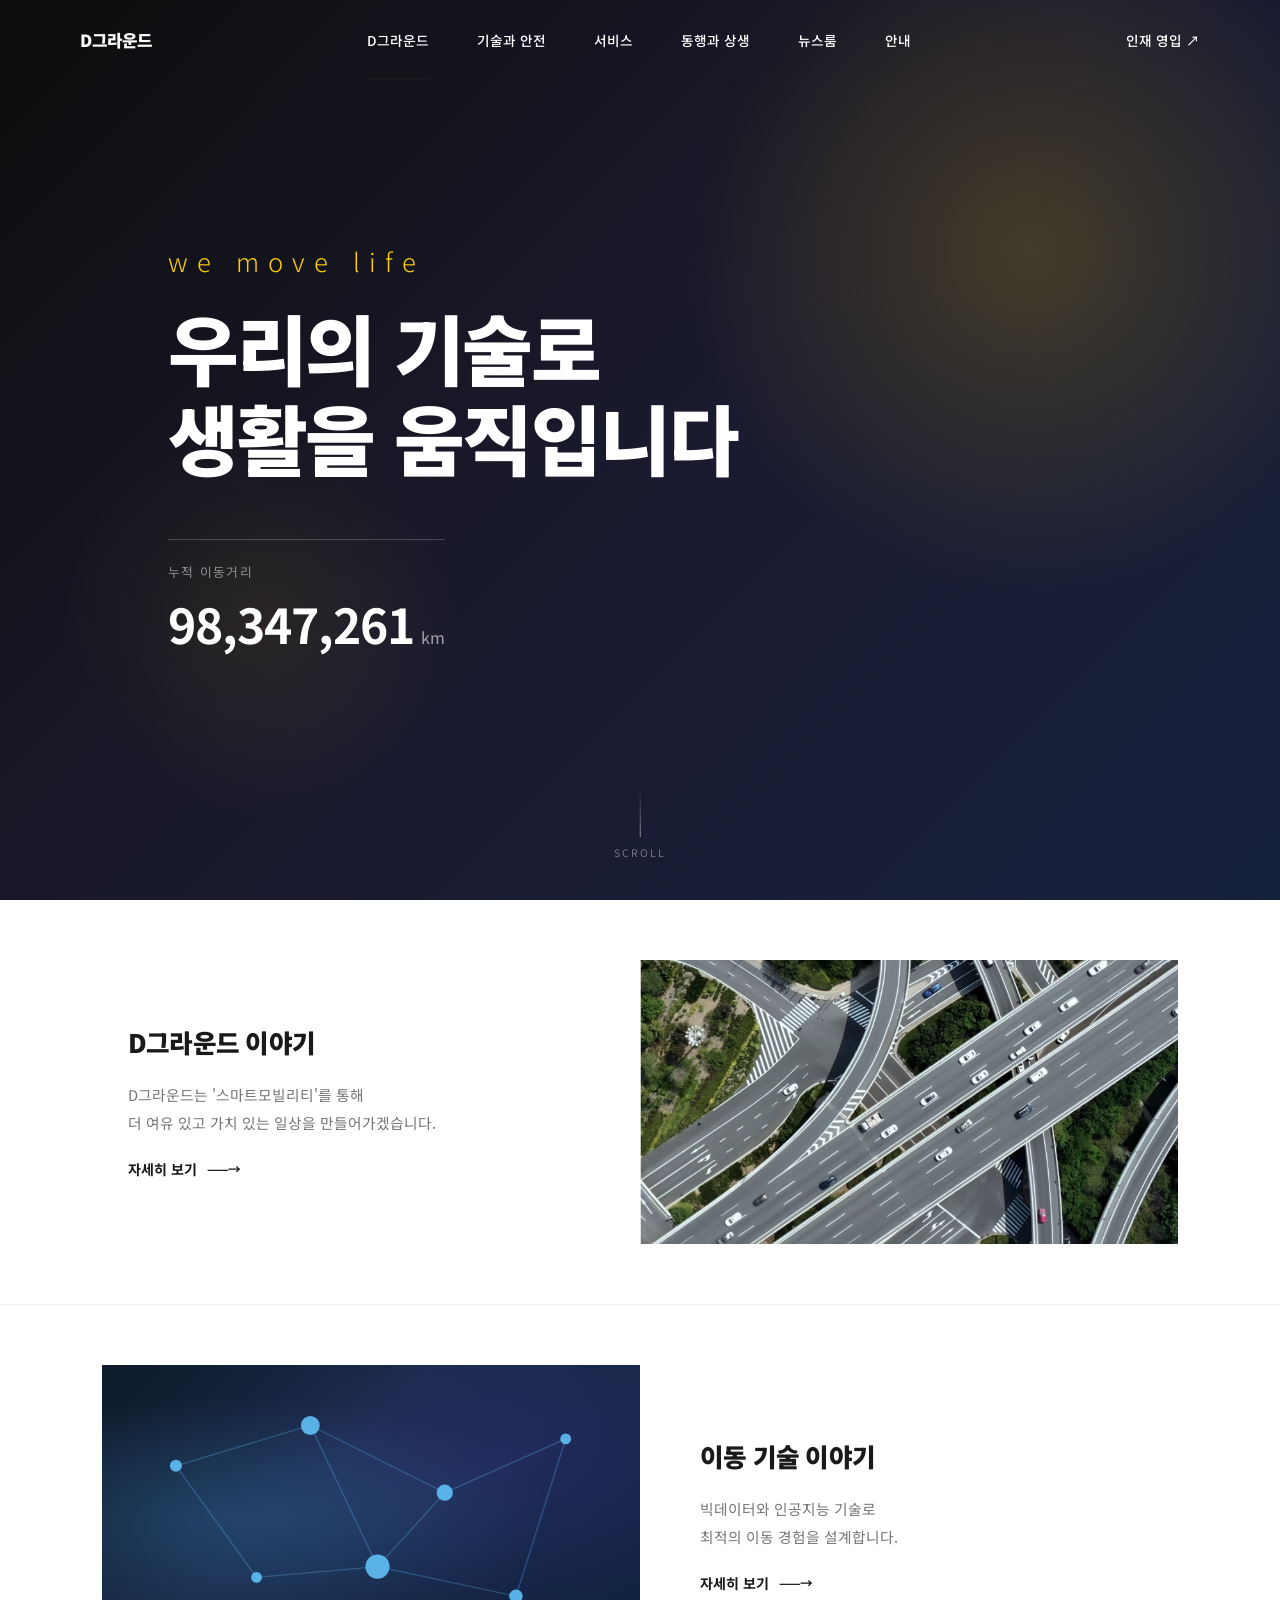
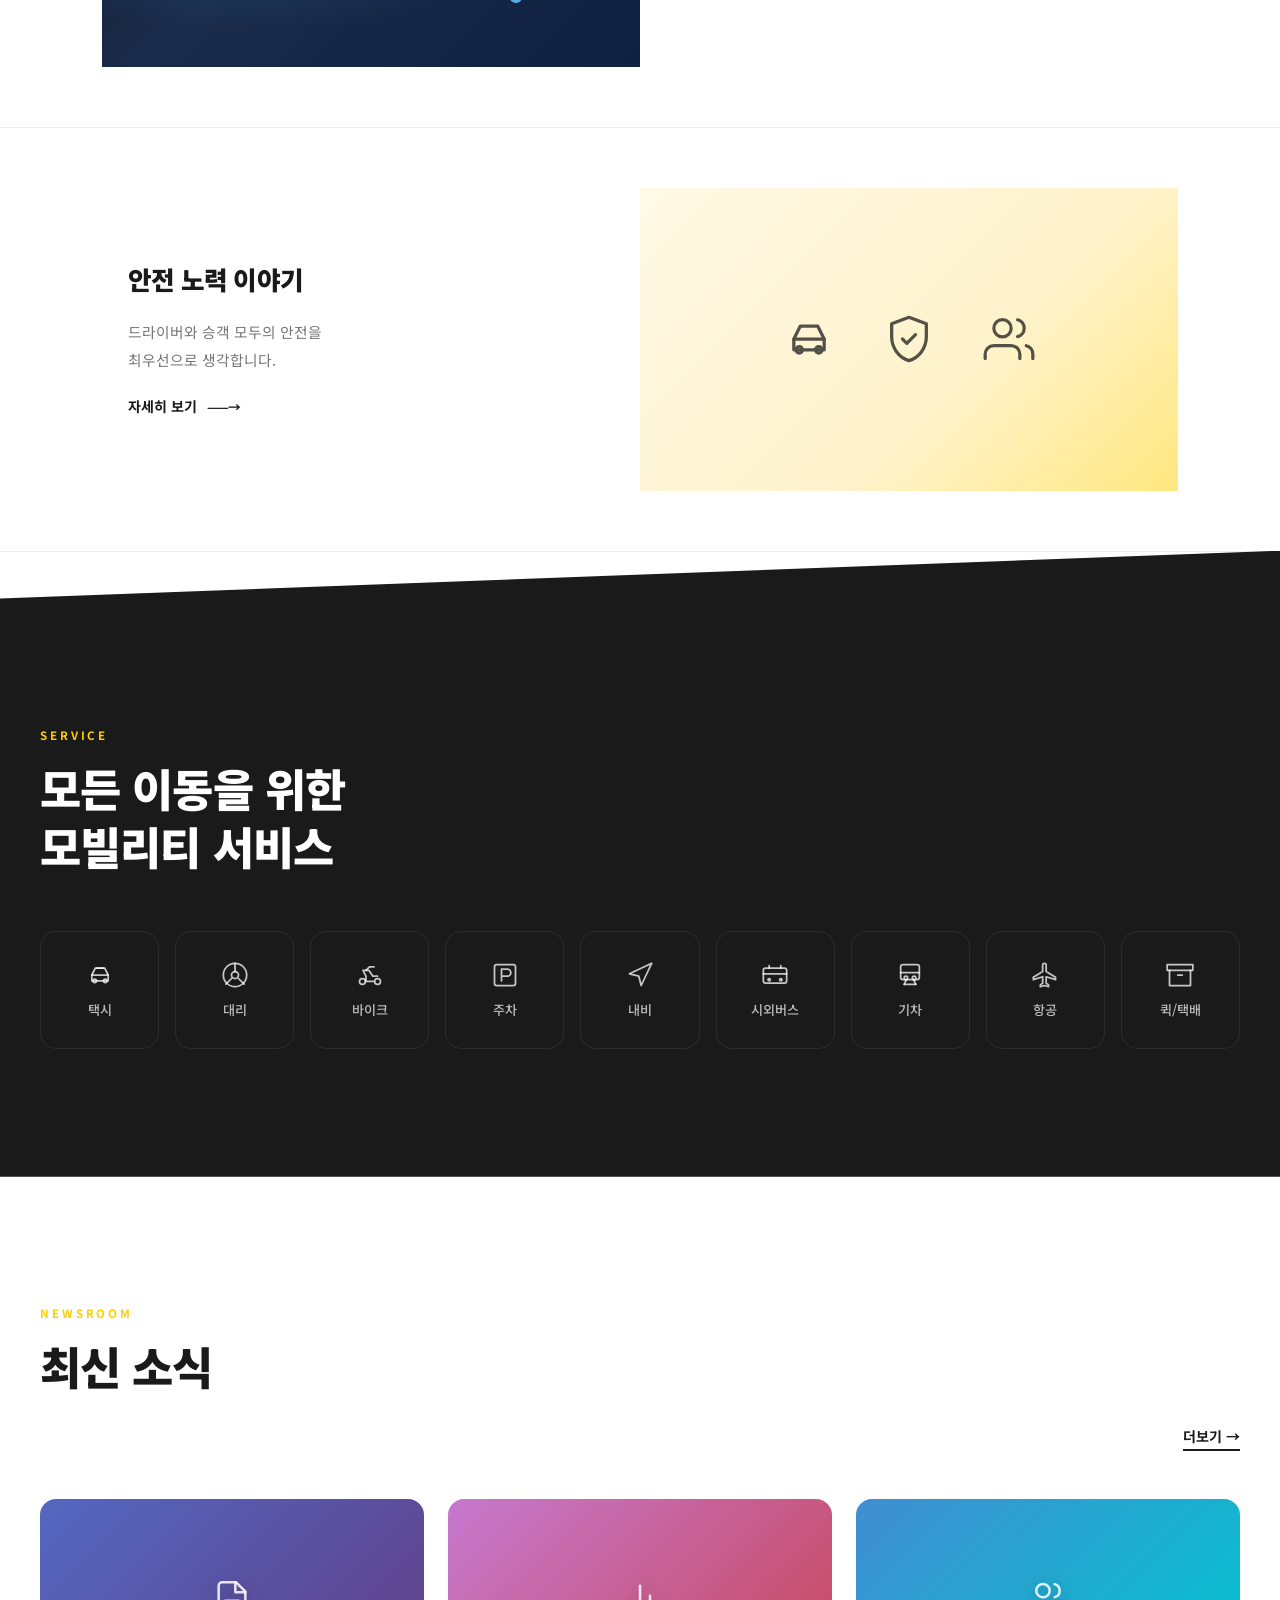
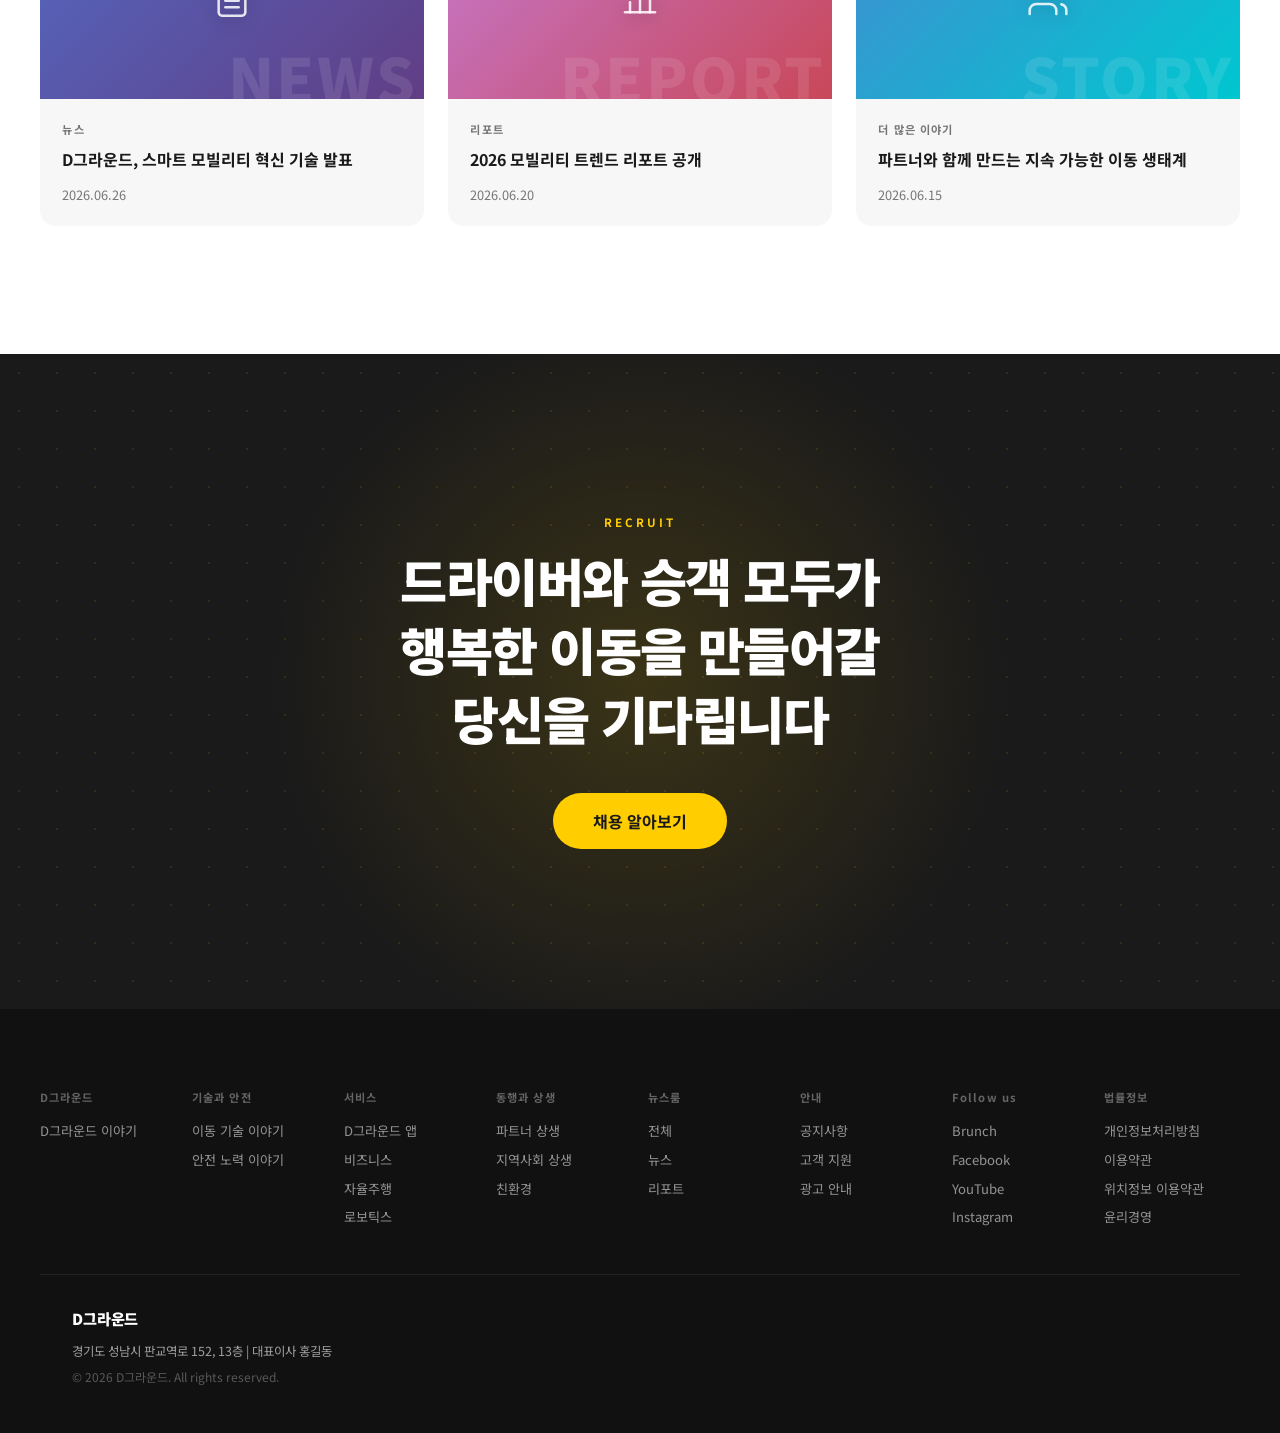
==== website/index.html @ 7d3cd1ea "Add rock-paper-scissors game (가위바위보) - 1세트 3라운드 시스템 - 블루아카이브 캐릭터 vs AI 로봇 캐릭터 - 승리/패배 애니메이션 효과 (트로피," ====
<!DOCTYPE html>
<html lang="ko">
<head>
  <meta charset="UTF-8">
  <meta name="viewport" content="width=device-width, initial-scale=1.0">
  <title>D그라운드</title>
  <link rel="stylesheet" href="style.css">
</head>
<body>

  <!-- GNB -->
  <header class="gnb" id="gnb">
    <div class="gnb-inner">
      <a href="#" class="gnb-logo">D그라운드</a>
      <nav class="gnb-nav">
        <a href="#hero"     class="gnb-nav__item" data-section="hero">D그라운드</a>
        <a href="#stories"  class="gnb-nav__item" data-section="stories">기술과 안전</a>
        <a href="#services" class="gnb-nav__item" data-section="services">서비스</a>
        <a href="#"         class="gnb-nav__item">동행과 상생</a>
        <a href="#newsroom" class="gnb-nav__item" data-section="newsroom">뉴스룸</a>
        <a href="#"         class="gnb-nav__item">안내</a>
      </nav>
      <a href="#recruit" class="gnb-recruit">인재 영입 ↗</a>
      <button class="gnb-hamburger" id="hamburger" aria-label="메뉴 열기">
        <span></span><span></span><span></span>
      </button>
    </div>
  </header>

  <!-- 모바일 메뉴 -->
  <div class="gnb-mobile-menu" id="mobileMenu">
    <nav class="mobile-nav">
      <a href="#hero"     class="mobile-nav__item">D그라운드</a>
      <a href="#stories"  class="mobile-nav__item">기술과 안전</a>
      <a href="#services" class="mobile-nav__item">서비스</a>
      <a href="#"         class="mobile-nav__item">동행과 상생</a>
      <a href="#newsroom" class="mobile-nav__item">뉴스룸</a>
      <a href="#"         class="mobile-nav__item">안내</a>
      <a href="#recruit"  class="mobile-nav__item mobile-nav__recruit">인재 영입 ↗</a>
    </nav>
  </div>

  <main>

    <!-- 히어로 -->
    <section class="hero" id="hero">
      <div class="hero-bg"></div>
      <div class="hero-content">
        <p class="hero-eyebrow">we move life</p>
        <h1 class="hero-title">우리의 기술로<br>생활을 움직입니다</h1>
        <div class="odometer">
          <p class="odometer-label">누적 이동거리</p>
          <div class="odometer-value">
            <span id="counter">0</span>
            <span class="odometer-unit">km</span>
          </div>
        </div>
      </div>
      <div class="hero-scroll">
        <span class="scroll-line"></span>
        <span class="scroll-text">SCROLL</span>
      </div>
    </section>

    <!-- 3가지 이야기 -->
    <section class="stories" id="stories">

      <!-- 1번: 텍스트 좌 / 이미지 우 -->
      <article class="story-row fade-up">
        <div class="story-row__text">
          <h2 class="story-row__title">D그라운드 이야기</h2>
          <p class="story-row__desc">D그라운드는 '스마트모빌리티'를 통해<br>더 여유 있고 가치 있는 일상을 만들어가겠습니다.</p>
          <a href="#" class="story-link">자세히 보기 <span class="arrow">——→</span></a>
        </div>
        <div class="story-row__img">
          <img src="image/카카오모빌리티_2_1.jpg" alt="D그라운드 이야기">
        </div>
      </article>

      <!-- 2번: 이미지 좌 / 텍스트 우 -->
      <article class="story-row story-row--reverse fade-up">
        <div class="story-row__text">
          <h2 class="story-row__title">이동 기술 이야기</h2>
          <p class="story-row__desc">빅데이터와 인공지능 기술로<br>최적의 이동 경험을 설계합니다.</p>
          <a href="#" class="story-link">자세히 보기 <span class="arrow">——→</span></a>
        </div>
        <div class="story-row__img">
          <div class="story-img-box story-img-box--2">
            <svg class="data-viz" viewBox="0 0 400 225" xmlns="http://www.w3.org/2000/svg">
              <line class="dv-line" x1="55" y1="75" x2="155" y2="45"/>
              <line class="dv-line" x1="155" y1="45" x2="255" y2="95"/>
              <line class="dv-line" x1="255" y1="95" x2="345" y2="55"/>
              <line class="dv-line" x1="55" y1="75" x2="115" y2="158"/>
              <line class="dv-line" x1="155" y1="45" x2="205" y2="150"/>
              <line class="dv-line" x1="255" y1="95" x2="205" y2="150"/>
              <line class="dv-line" x1="205" y1="150" x2="308" y2="172"/>
              <line class="dv-line" x1="115" y1="158" x2="205" y2="150"/>
              <line class="dv-line" x1="345" y1="55" x2="308" y2="172"/>
              <circle class="dv-node" cx="55"  cy="75"  r="4.5" style="animation-delay:0s"/>
              <circle class="dv-node" cx="155" cy="45"  r="7"   style="animation-delay:0.35s"/>
              <circle class="dv-node" cx="255" cy="95"  r="6"   style="animation-delay:0.7s"/>
              <circle class="dv-node" cx="345" cy="55"  r="4"   style="animation-delay:1.05s"/>
              <circle class="dv-node" cx="115" cy="158" r="4"   style="animation-delay:1.4s"/>
              <circle class="dv-node" cx="205" cy="150" r="9"   style="animation-delay:0.2s"/>
              <circle class="dv-node" cx="308" cy="172" r="5"   style="animation-delay:0.85s"/>
            </svg>
          </div>
        </div>
      </article>

      <!-- 3번: 텍스트 좌 / 이미지 우 -->
      <article class="story-row fade-up">
        <div class="story-row__text">
          <h2 class="story-row__title">안전 노력 이야기</h2>
          <p class="story-row__desc">드라이버와 승객 모두의 안전을<br>최우선으로 생각합니다.</p>
          <a href="#" class="story-link">자세히 보기 <span class="arrow">——→</span></a>
        </div>
        <div class="story-row__img">
          <div class="story-img-box story-img-box--3">
            <!-- 자동차 -->
            <svg width="52" height="52" viewBox="0 0 24 24" fill="none" stroke="#1A1A1A" stroke-width="1.5" stroke-linecap="round" stroke-linejoin="round">
              <path d="M19 17H5v-5l3-6h8l3 6v5z"/>
              <circle cx="7.5" cy="17" r="1.5"/>
              <circle cx="16.5" cy="17" r="1.5"/>
              <path d="M5 12h14"/>
            </svg>
            <!-- 방패 체크 (안전) -->
            <svg width="52" height="52" viewBox="0 0 24 24" fill="none" stroke="#1A1A1A" stroke-width="1.5" stroke-linecap="round" stroke-linejoin="round">
              <path d="M12 2L4 5v6c0 5.25 3.5 9.74 8 11 4.5-1.26 8-5.75 8-11V5z"/>
              <polyline points="9 12 11 14 15 10"/>
            </svg>
            <!-- 사람들 (상생) -->
            <svg width="52" height="52" viewBox="0 0 24 24" fill="none" stroke="#1A1A1A" stroke-width="1.5" stroke-linecap="round" stroke-linejoin="round">
              <path d="M17 21v-2a4 4 0 0 0-4-4H5a4 4 0 0 0-4 4v2"/>
              <circle cx="9" cy="7" r="4"/>
              <path d="M23 21v-2a4 4 0 0 0-3-3.87"/>
              <path d="M16 3.13a4 4 0 0 1 0 7.75"/>
            </svg>
          </div>
        </div>
      </article>

    </section>

    <!-- 서비스 -->
    <section class="services" id="services">
      <div class="services-inner">
        <p class="section-eyebrow fade-up">SERVICE</p>
        <h2 class="section-title fade-up">모든 이동을 위한<br>모빌리티 서비스</h2>
        <div class="service-grid">

          <div class="service-item fade-up">
            <div class="service-icon">
              <svg width="28" height="28" viewBox="0 0 24 24" fill="none" stroke="currentColor" stroke-width="1.5" stroke-linecap="round" stroke-linejoin="round">
                <path d="M19 17H5v-5l3-6h8l3 6v5z"/>
                <circle cx="7.5" cy="17" r="1.5"/>
                <circle cx="16.5" cy="17" r="1.5"/>
                <path d="M5 12h14"/>
                <path d="M9 6h6"/>
              </svg>
            </div>
            <span>택시</span>
          </div>

          <div class="service-item fade-up">
            <div class="service-icon">
              <svg width="28" height="28" viewBox="0 0 24 24" fill="none" stroke="currentColor" stroke-width="1.5" stroke-linecap="round" stroke-linejoin="round">
                <circle cx="12" cy="12" r="10"/>
                <circle cx="12" cy="12" r="3"/>
                <line x1="12" y1="2" x2="12" y2="9"/>
                <line x1="4.22" y1="19.78" x2="9" y2="15"/>
                <line x1="19.78" y1="19.78" x2="15" y2="15"/>
              </svg>
            </div>
            <span>대리</span>
          </div>

          <div class="service-item fade-up">
            <div class="service-icon">
              <svg width="28" height="28" viewBox="0 0 24 24" fill="none" stroke="currentColor" stroke-width="1.5" stroke-linecap="round" stroke-linejoin="round">
                <circle cx="5.5" cy="17.5" r="2.5"/>
                <circle cx="18.5" cy="17.5" r="2.5"/>
                <path d="M15 17.5H8.5V13L6 8h5l3.5 5h4"/>
                <path d="M8.5 8l3-3h4"/>
              </svg>
            </div>
            <span>바이크</span>
          </div>

          <div class="service-item fade-up">
            <div class="service-icon">
              <svg width="28" height="28" viewBox="0 0 24 24" fill="none" stroke="currentColor" stroke-width="1.5" stroke-linecap="round" stroke-linejoin="round">
                <rect x="3" y="3" width="18" height="18" rx="2"/>
                <path d="M9 17V7h5a3 3 0 0 1 0 6H9"/>
              </svg>
            </div>
            <span>주차</span>
          </div>

          <div class="service-item fade-up">
            <div class="service-icon">
              <svg width="28" height="28" viewBox="0 0 24 24" fill="none" stroke="currentColor" stroke-width="1.5" stroke-linecap="round" stroke-linejoin="round">
                <polygon points="3 11 22 2 13 21 11 13 3 11"/>
              </svg>
            </div>
            <span>내비</span>
          </div>

          <div class="service-item fade-up">
            <div class="service-icon">
              <svg width="28" height="28" viewBox="0 0 24 24" fill="none" stroke="currentColor" stroke-width="1.5" stroke-linecap="round" stroke-linejoin="round">
                <rect x="2" y="6" width="20" height="13" rx="2"/>
                <line x1="2" y1="11" x2="22" y2="11"/>
                <path d="M7 6V4M17 6V4"/>
                <circle cx="7" cy="16" r="1"/>
                <circle cx="17" cy="16" r="1"/>
              </svg>
            </div>
            <span>시외버스</span>
          </div>

          <div class="service-item fade-up">
            <div class="service-icon">
              <svg width="28" height="28" viewBox="0 0 24 24" fill="none" stroke="currentColor" stroke-width="1.5" stroke-linecap="round" stroke-linejoin="round">
                <rect x="4" y="3" width="16" height="13" rx="2"/>
                <line x1="4" y1="10" x2="20" y2="10"/>
                <circle cx="8.5" cy="14.5" r="1.5"/>
                <circle cx="15.5" cy="14.5" r="1.5"/>
                <path d="M7 20l2-4M17 20l-2-4"/>
                <line x1="7" y1="20" x2="17" y2="20"/>
              </svg>
            </div>
            <span>기차</span>
          </div>

          <div class="service-item fade-up">
            <div class="service-icon">
              <svg width="28" height="28" viewBox="0 0 24 24" fill="none" stroke="currentColor" stroke-width="1.5" stroke-linecap="round" stroke-linejoin="round">
                <path d="M21 16v-2l-8-5V3.5a1.5 1.5 0 0 0-3 0V9l-8 5v2l8-2.5V19l-2 1.5V22l3.5-1 3.5 1v-1.5L13 19v-5.5z"/>
              </svg>
            </div>
            <span>항공</span>
          </div>

          <div class="service-item fade-up">
            <div class="service-icon">
              <svg width="28" height="28" viewBox="0 0 24 24" fill="none" stroke="currentColor" stroke-width="1.5" stroke-linecap="round" stroke-linejoin="round">
                <polyline points="21 8 21 21 3 21 3 8"/>
                <rect x="1" y="3" width="22" height="5"/>
                <line x1="10" y1="12" x2="14" y2="12"/>
              </svg>
            </div>
            <span>퀵/택배</span>
          </div>

        </div>
      </div>
    </section>

    <!-- 뉴스룸 -->
    <section class="newsroom" id="newsroom">
      <div class="newsroom-inner">
        <div class="newsroom-header">
          <div>
            <p class="section-eyebrow fade-up">NEWSROOM</p>
            <h2 class="section-title fade-up">최신 소식</h2>
          </div>
          <a href="#" class="more-link">더보기 →</a>
        </div>
        <div class="news-grid">
          <article class="news-card fade-up">
            <div class="news-thumb news-thumb--1">
              <div class="news-thumb-overlay">
                <span class="news-thumb-bg-text">NEWS</span>
                <svg width="40" height="40" viewBox="0 0 24 24" fill="none" stroke="rgba(255,255,255,0.85)" stroke-width="1.5" stroke-linecap="round" stroke-linejoin="round">
                  <path d="M14.5 2H6a2 2 0 0 0-2 2v16a2 2 0 0 0 2 2h12a2 2 0 0 0 2-2V7.5L14.5 2z"/>
                  <polyline points="14 2 14 8 20 8"/>
                  <line x1="16" y1="13" x2="8" y2="13"/>
                  <line x1="16" y1="17" x2="8" y2="17"/>
                </svg>
              </div>
            </div>
            <div class="news-body">
              <span class="news-tag">뉴스</span>
              <h3 class="news-title">D그라운드, 스마트 모빌리티 혁신 기술 발표</h3>
              <p class="news-date">2026.06.26</p>
            </div>
          </article>
          <article class="news-card fade-up">
            <div class="news-thumb news-thumb--2">
              <div class="news-thumb-overlay">
                <span class="news-thumb-bg-text">REPORT</span>
                <svg width="40" height="40" viewBox="0 0 24 24" fill="none" stroke="rgba(255,255,255,0.85)" stroke-width="1.5" stroke-linecap="round" stroke-linejoin="round">
                  <line x1="18" y1="20" x2="18" y2="10"/>
                  <line x1="12" y1="20" x2="12" y2="4"/>
                  <line x1="6" y1="20" x2="6" y2="14"/>
                  <line x1="3" y1="20" x2="21" y2="20"/>
                </svg>
              </div>
            </div>
            <div class="news-body">
              <span class="news-tag">리포트</span>
              <h3 class="news-title">2026 모빌리티 트렌드 리포트 공개</h3>
              <p class="news-date">2026.06.20</p>
            </div>
          </article>
          <article class="news-card fade-up">
            <div class="news-thumb news-thumb--3">
              <div class="news-thumb-overlay">
                <span class="news-thumb-bg-text">STORY</span>
                <svg width="40" height="40" viewBox="0 0 24 24" fill="none" stroke="rgba(255,255,255,0.85)" stroke-width="1.5" stroke-linecap="round" stroke-linejoin="round">
                  <path d="M17 21v-2a4 4 0 0 0-4-4H5a4 4 0 0 0-4 4v2"/>
                  <circle cx="9" cy="7" r="4"/>
                  <path d="M23 21v-2a4 4 0 0 0-3-3.87"/>
                  <path d="M16 3.13a4 4 0 0 1 0 7.75"/>
                </svg>
              </div>
            </div>
            <div class="news-body">
              <span class="news-tag">더 많은 이야기</span>
              <h3 class="news-title">파트너와 함께 만드는 지속 가능한 이동 생태계</h3>
              <p class="news-date">2026.06.15</p>
            </div>
          </article>
        </div>
      </div>
    </section>

    <!-- 채용 -->
    <section class="recruit" id="recruit">
      <div class="recruit-inner fade-up">
        <p class="section-eyebrow" style="color:#FFCD00">RECRUIT</p>
        <h2 class="recruit-title">드라이버와 승객 모두가<br>행복한 이동을 만들어갈<br>당신을 기다립니다</h2>
        <a href="#" class="btn-recruit">채용 알아보기</a>
      </div>
    </section>

  </main>

  <!-- 푸터 -->
  <footer class="footer">
    <div class="footer-top">
      <div class="footer-menus">
        <div class="footer-col">
          <p class="footer-col-title">D그라운드</p>
          <a href="#">D그라운드 이야기</a>
        </div>
        <div class="footer-col">
          <p class="footer-col-title">기술과 안전</p>
          <a href="#">이동 기술 이야기</a>
          <a href="#">안전 노력 이야기</a>
        </div>
        <div class="footer-col">
          <p class="footer-col-title">서비스</p>
          <a href="#">D그라운드 앱</a>
          <a href="#">비즈니스</a>
          <a href="#">자율주행</a>
          <a href="#">로보틱스</a>
        </div>
        <div class="footer-col">
          <p class="footer-col-title">동행과 상생</p>
          <a href="#">파트너 상생</a>
          <a href="#">지역사회 상생</a>
          <a href="#">친환경</a>
        </div>
        <div class="footer-col">
          <p class="footer-col-title">뉴스룸</p>
          <a href="#">전체</a>
          <a href="#">뉴스</a>
          <a href="#">리포트</a>
        </div>
        <div class="footer-col">
          <p class="footer-col-title">안내</p>
          <a href="#">공지사항</a>
          <a href="#">고객 지원</a>
          <a href="#">광고 안내</a>
        </div>
        <div class="footer-col">
          <p class="footer-col-title">Follow us</p>
          <a href="#">Brunch</a>
          <a href="#">Facebook</a>
          <a href="#">YouTube</a>
          <a href="#">Instagram</a>
        </div>
        <div class="footer-col">
          <p class="footer-col-title">법률정보</p>
          <a href="#">개인정보처리방침</a>
          <a href="#">이용약관</a>
          <a href="#">위치정보 이용약관</a>
          <a href="#">윤리경영</a>
        </div>
      </div>
    </div>
    <div class="footer-bottom">
      <p class="footer-logo">D그라운드</p>
      <p class="footer-addr">경기도 성남시 판교역로 152, 13층 | 대표이사 홍길동</p>
      <p class="footer-copy">© 2026 D그라운드. All rights reserved.</p>
    </div>
  </footer>

  <script>
    const gnb       = document.getElementById('gnb');
    const hamburger = document.getElementById('hamburger');
    const mobileMenu = document.getElementById('mobileMenu');

    // GNB 스크롤 배경 전환
    window.addEventListener('scroll', () => {
      gnb.classList.toggle('scrolled', window.scrollY > 10);
    });

    // 햄버거 메뉴 토글
    hamburger.addEventListener('click', () => {
      hamburger.classList.toggle('open');
      mobileMenu.classList.toggle('open');
    });

    // 모바일 메뉴 링크 클릭 시 닫기
    mobileMenu.querySelectorAll('a').forEach(link => {
      link.addEventListener('click', () => {
        hamburger.classList.remove('open');
        mobileMenu.classList.remove('open');
      });
    });

    // 누적 이동거리 카운터 — 히어로 섹션 진입 후 700ms 딜레이
    const target = 98347261;
    const el = document.getElementById('counter');
    el.textContent = (target - 500000).toLocaleString('ko-KR');

    setTimeout(() => {
      let current = target - 500000;
      const step = Math.ceil(500000 / 80);
      const timer = setInterval(() => {
        current = Math.min(current + step, target);
        el.textContent = current.toLocaleString('ko-KR');
        if (current >= target) clearInterval(timer);
      }, 20);
    }, 700);

    // 스크롤 진입 fade-up 애니메이션
    document.querySelectorAll('.service-item.fade-up').forEach((el, i) => {
      el.style.transitionDelay = `${i * 0.05}s`;
    });
    document.querySelectorAll('.news-card.fade-up').forEach((el, i) => {
      el.style.transitionDelay = `${i * 0.1}s`;
    });

    const fadeObserver = new IntersectionObserver((entries) => {
      entries.forEach(entry => {
        if (entry.isIntersecting) {
          entry.target.classList.add('visible');
          fadeObserver.unobserve(entry.target);
        }
      });
    }, { threshold: 0.12 });

    document.querySelectorAll('.fade-up').forEach(el => fadeObserver.observe(el));

    // GNB 현재 섹션 하이라이트
    const navItems = document.querySelectorAll('.gnb-nav__item[data-section]');
    const sectionObserver = new IntersectionObserver((entries) => {
      entries.forEach(entry => {
        if (entry.isIntersecting) {
          navItems.forEach(item => {
            item.classList.toggle('active', item.dataset.section === entry.target.id);
          });
        }
      });
    }, { threshold: 0.4 });

    document.querySelectorAll('section[id]').forEach(s => sectionObserver.observe(s));
  </script>
</body>
</html>
---- website/style.css ----
@import url('https://fonts.googleapis.com/css2?family=Noto+Sans+KR:wght@300;400;500;700;900&display=swap');

:root {
  --yellow: #FFCD00;
  --black: #1A1A1A;
  --gray-dark: #333;
  --gray-mid: #767676;
  --gray-light: #F7F7F7;
  --white: #fff;
  --max-w: 1200px;
}

*, *::before, *::after { margin: 0; padding: 0; box-sizing: border-box; }
html { scroll-behavior: smooth; }

body {
  font-family: 'Noto Sans KR', 'Apple SD Gothic Neo', sans-serif;
  color: var(--black);
  background: var(--white);
  overflow-x: hidden;
}

a { text-decoration: none; color: inherit; }

/* ══ 스크롤 진입 애니메이션 ══════════════════════════ */
.fade-up {
  opacity: 0;
  transform: translateY(36px);
  transition: opacity 0.65s ease, transform 0.65s ease;
}

.fade-up.visible {
  opacity: 1;
  transform: translateY(0);
}

/* ══ GNB ══════════════════════════════════════════ */
.gnb {
  position: fixed;
  top: 0; left: 0; right: 0;
  z-index: 200;
  background: transparent;
  transition: background 0.3s, box-shadow 0.3s;
}

.gnb:hover {
  background: var(--white);
  box-shadow: 0 1px 0 rgba(0,0,0,0.08);
}

.gnb.scrolled {
  background: var(--white);
  box-shadow: 0 1px 0 rgba(0,0,0,0.08);
}

.gnb-inner {
  padding: 0 5rem;
  height: 80px;
  display: flex;
  align-items: center;
}

.gnb-logo {
  font-size: 1.05rem;
  font-weight: 900;
  color: var(--white);
  transition: color 0.3s;
  white-space: nowrap;
  flex: none;
}

.gnb:hover .gnb-logo,
.gnb.scrolled .gnb-logo { color: var(--black); }

.gnb-nav {
  flex: 1;
  display: flex;
  align-items: center;
  justify-content: center;
}

.gnb-nav__item {
  font-size: 0.85rem;
  font-weight: 500;
  color: var(--white);
  padding: 0 1.5rem;
  height: 80px;
  display: flex;
  align-items: center;
  transition: color 0.3s;
  white-space: nowrap;
  position: relative;
}

.gnb-nav__item::after {
  content: '';
  position: absolute;
  bottom: 0; left: 1.5rem; right: 1.5rem;
  height: 2px;
  background: var(--black);
  transform: scaleX(0);
  transition: transform 0.2s;
}

.gnb-nav__item:hover::after,
.gnb-nav__item.active::after { transform: scaleX(1); }

.gnb:hover .gnb-nav__item,
.gnb.scrolled .gnb-nav__item { color: var(--black); }

.gnb-nav__item:hover { color: var(--black) !important; }

.gnb-recruit {
  font-size: 0.85rem;
  font-weight: 500;
  color: var(--white);
  white-space: nowrap;
  flex: none;
  transition: color 0.3s;
}

.gnb:hover .gnb-recruit,
.gnb.scrolled .gnb-recruit { color: var(--black); }

/* 햄버거 버튼 */
.gnb-hamburger {
  display: none;
  flex-direction: column;
  justify-content: center;
  gap: 5px;
  background: none;
  border: none;
  cursor: pointer;
  padding: 4px;
  width: 36px;
  height: 36px;
  flex-shrink: 0;
  margin-left: auto;
}

.gnb-hamburger span {
  display: block;
  width: 22px;
  height: 2px;
  background: var(--white);
  border-radius: 2px;
  transition: transform 0.3s ease, opacity 0.3s ease, background 0.3s;
}

.gnb:hover .gnb-hamburger span,
.gnb.scrolled .gnb-hamburger span { background: var(--black); }

.gnb-hamburger.open span:nth-child(1) { transform: translateY(7px) rotate(45deg); }
.gnb-hamburger.open span:nth-child(2) { opacity: 0; transform: scaleX(0); }
.gnb-hamburger.open span:nth-child(3) { transform: translateY(-7px) rotate(-45deg); }

/* 모바일 드롭다운 메뉴 */
.gnb-mobile-menu {
  position: fixed;
  top: 80px;
  left: 0; right: 0;
  background: var(--white);
  z-index: 199;
  max-height: 0;
  overflow: hidden;
  transition: max-height 0.35s ease, box-shadow 0.35s;
}

.gnb-mobile-menu.open {
  max-height: 440px;
  box-shadow: 0 8px 24px rgba(0,0,0,0.1);
}

.mobile-nav {
  display: flex;
  flex-direction: column;
  padding: 1rem 1.5rem 1.5rem;
  border-top: 1px solid rgba(0,0,0,0.06);
}

.mobile-nav__item {
  font-size: 1rem;
  font-weight: 500;
  color: var(--black);
  padding: 0.85rem 0;
  border-bottom: 1px solid rgba(0,0,0,0.06);
  transition: color 0.15s;
}

.mobile-nav__item:last-child { border-bottom: none; }
.mobile-nav__item:hover { color: var(--yellow); }

.mobile-nav__recruit {
  margin-top: 0.5rem;
  font-weight: 700;
  color: var(--black);
}

/* ══ HERO ══════════════════════════════════════════ */
.hero {
  position: relative;
  height: 100vh;
  min-height: 640px;
  display: flex;
  align-items: center;
  overflow: hidden;
}

.hero-bg {
  position: absolute;
  inset: 0;
  background: linear-gradient(135deg, #0d0d0d 0%, #1a1a2e 50%, #16213e 100%);
  z-index: 0;
}

.hero-bg::before {
  content: '';
  position: absolute;
  width: 700px; height: 700px;
  border-radius: 50%;
  background: radial-gradient(circle, rgba(255,205,0,0.18) 0%, transparent 70%);
  top: -100px; right: -100px;
}

.hero-bg::after {
  content: '';
  position: absolute;
  width: 400px; height: 400px;
  border-radius: 50%;
  background: radial-gradient(circle, rgba(255,205,0,0.08) 0%, transparent 70%);
  bottom: 80px; left: 60px;
}

.hero-content {
  position: relative;
  z-index: 1;
  padding: 0 10vw;
  max-width: var(--max-w);
  margin: 0 auto;
  width: 100%;
}

.hero-eyebrow {
  font-size: clamp(1rem, 2.5vw, 1.6rem);
  font-weight: 300;
  letter-spacing: 0.35em;
  color: var(--yellow);
  margin-bottom: 1.4rem;
  text-transform: lowercase;
}

.hero-title {
  font-size: clamp(2.4rem, 6vw, 5rem);
  font-weight: 900;
  line-height: 1.18;
  color: var(--white);
  letter-spacing: -0.03em;
  margin-bottom: 3.5rem;
}

.odometer {
  display: inline-block;
  border-top: 1px solid rgba(255,255,255,0.2);
  padding-top: 1.4rem;
}

.odometer-label {
  font-size: 0.8rem;
  color: rgba(255,255,255,0.5);
  letter-spacing: 0.1em;
  margin-bottom: 0.4rem;
}

.odometer-value {
  display: flex;
  align-items: baseline;
  gap: 0.4rem;
}

#counter {
  font-size: clamp(1.8rem, 4vw, 3rem);
  font-weight: 700;
  color: var(--white);
  letter-spacing: -0.02em;
  font-variant-numeric: tabular-nums;
}

.odometer-unit {
  font-size: 1rem;
  color: rgba(255,255,255,0.6);
  font-weight: 400;
}

.hero-scroll {
  position: absolute;
  bottom: 2.5rem;
  left: 50%;
  transform: translateX(-50%);
  z-index: 1;
  display: flex;
  flex-direction: column;
  align-items: center;
  gap: 0.5rem;
}

.scroll-line {
  display: block;
  width: 1px;
  height: 48px;
  background: linear-gradient(to bottom, transparent, rgba(255,255,255,0.5));
  animation: scrollDown 1.6s ease-in-out infinite;
}

@keyframes scrollDown {
  0%   { transform: scaleY(0); transform-origin: top; }
  50%  { transform: scaleY(1); transform-origin: top; }
  51%  { transform: scaleY(1); transform-origin: bottom; }
  100% { transform: scaleY(0); transform-origin: bottom; }
}

.scroll-text {
  font-size: 0.65rem;
  letter-spacing: 0.2em;
  color: rgba(255,255,255,0.4);
}

/* ══ STORIES ══════════════════════════════════════ */
.stories { background: var(--white); }

.story-row {
  display: grid;
  grid-template-columns: 1fr 1fr;
  align-items: center;
  border-bottom: 1px solid #efefef;
}

.story-row--reverse .story-row__img { order: -1; }

.story-row__text {
  padding: 80px 60px 80px 10vw;
  display: flex;
  flex-direction: column;
  gap: 1.4rem;
}

.story-row--reverse .story-row__text {
  padding: 80px 10vw 80px 60px;
}

.story-row__title {
  font-size: 1.6rem;
  font-weight: 900;
  line-height: 1.3;
  color: var(--black);
  letter-spacing: -0.03em;
}

.story-row__desc {
  font-size: 0.92rem;
  color: var(--gray-mid);
  line-height: 1.9;
}

.story-link {
  font-size: 0.88rem;
  font-weight: 700;
  color: var(--black);
  display: inline-flex;
  align-items: center;
  gap: 0.6rem;
  transition: gap 0.25s;
}

.story-link:hover { gap: 1rem; }

.arrow {
  font-size: 0.8rem;
  letter-spacing: -0.05em;
}

.story-row__img {
  padding: 60px 8vw 60px 0;
  overflow: hidden;
}

.story-row--reverse .story-row__img {
  padding: 60px 0 60px 8vw;
}

.story-row__img img {
  width: 100%;
  height: auto;
  display: block;
  transition: transform 0.5s ease;
}

.story-row:hover .story-row__img img { transform: scale(1.03); }

.story-img-box {
  width: 100%;
  aspect-ratio: 16 / 9;
}

/* 2번 이야기: 기술/데이터 느낌 + SVG 노드 네트워크 */
.story-img-box--2 {
  background: linear-gradient(135deg, #0d1b2a 0%, #1a2a4a 40%, #0f2040 100%);
  position: relative;
  overflow: hidden;
}

.story-img-box--2::before {
  content: '';
  position: absolute;
  inset: 0;
  background:
    radial-gradient(ellipse at 25% 50%, rgba(80,180,255,0.2) 0%, transparent 55%),
    radial-gradient(ellipse at 75% 30%, rgba(120,80,255,0.12) 0%, transparent 50%);
}

.data-viz {
  position: absolute;
  inset: 0;
  width: 100%;
  height: 100%;
}

.dv-line {
  stroke: rgba(100,190,255,0.28);
  stroke-width: 1;
}

.dv-node {
  fill: rgba(100,200,255,0.85);
  animation: nodePulse 2.8s ease-in-out infinite;
  transform-origin: center;
  transform-box: fill-box;
}

@keyframes nodePulse {
  0%, 100% { opacity: 0.45; transform: scale(1); }
  50%       { opacity: 1;    transform: scale(1.5); }
}

/* 3번 이야기: 안전 — 따뜻한 노란 계열 + SVG 아이콘 */
.story-img-box--3 {
  background: linear-gradient(135deg, #FFF9E6 0%, #FFF3CC 60%, #FFE880 100%);
  display: flex;
  align-items: center;
  justify-content: center;
  gap: 3rem;
}

.story-img-box--3 svg {
  opacity: 0.75;
  transition: opacity 0.3s, transform 0.3s;
}

.story-row:hover .story-img-box--3 svg {
  opacity: 1;
  transform: translateY(-4px);
}

/* ══ SERVICES ══════════════════════════════════════ */
.services {
  background: var(--black);
  padding: 8rem 2rem;
  position: relative;
  clip-path: polygon(0 3rem, 100% 0, 100% 100%, 0 100%);
  padding-top: calc(8rem + 3rem);
  margin-top: -1px;
}

.services-inner {
  max-width: var(--max-w);
  margin: 0 auto;
}

.section-eyebrow {
  font-size: 0.72rem;
  font-weight: 700;
  letter-spacing: 0.25em;
  color: var(--yellow);
  margin-bottom: 1rem;
}

.section-title {
  font-size: clamp(1.8rem, 3.5vw, 2.8rem);
  font-weight: 900;
  line-height: 1.3;
  letter-spacing: -0.02em;
  margin-bottom: 3.5rem;
  color: var(--white);
}

.service-grid {
  display: grid;
  grid-template-columns: repeat(9, 1fr);
  gap: 1rem;
}

.service-item {
  display: flex;
  flex-direction: column;
  align-items: center;
  gap: 0.7rem;
  padding: 1.8rem 0.5rem;
  border: 1px solid rgba(255,255,255,0.08);
  border-radius: 16px;
  cursor: pointer;
  transition: border-color 0.2s, background 0.2s;
}

.service-item:hover {
  border-color: var(--yellow);
  background: rgba(255,205,0,0.05);
}

.service-icon {
  color: rgba(255,255,255,0.75);
  display: flex;
  align-items: center;
  justify-content: center;
  transition: color 0.2s, transform 0.2s;
}

.service-item:hover .service-icon {
  color: var(--yellow);
  transform: translateY(-3px);
}

.service-item span {
  font-size: 0.82rem;
  color: rgba(255,255,255,0.7);
  font-weight: 500;
  transition: color 0.2s;
}

.service-item:hover span { color: var(--white); }

/* ══ NEWSROOM ══════════════════════════════════════ */
.newsroom { padding: 8rem 2rem; background: var(--white); }

.newsroom-inner { max-width: var(--max-w); margin: 0 auto; }

.newsroom-inner .section-title { color: var(--black); }

.newsroom-header {
  display: flex;
  align-items: flex-end;
  justify-content: space-between;
  margin-bottom: 3rem;
}

.more-link {
  font-size: 0.88rem;
  font-weight: 700;
  color: var(--black);
  padding-bottom: 0.2rem;
  border-bottom: 2px solid var(--black);
  transition: color 0.2s, border-color 0.2s;
}

.more-link:hover { color: var(--yellow); border-color: var(--yellow); }

.news-grid {
  display: grid;
  grid-template-columns: repeat(3, 1fr);
  gap: 1.5rem;
}

.news-card {
  border-radius: 16px;
  overflow: hidden;
  cursor: pointer;
  transition: transform 0.25s, box-shadow 0.25s;
}

.news-card:hover {
  transform: translateY(-6px);
  box-shadow: 0 20px 50px rgba(0,0,0,0.1);
}

.news-thumb {
  height: 200px;
  position: relative;
  overflow: hidden;
}

.news-thumb--1 { background: linear-gradient(135deg, #667eea, #764ba2); }
.news-thumb--2 { background: linear-gradient(135deg, #f093fb, #f5576c); }
.news-thumb--3 { background: linear-gradient(135deg, #4facfe, #00f2fe); }

.news-thumb-overlay {
  position: absolute;
  inset: 0;
  display: flex;
  align-items: center;
  justify-content: center;
  background: rgba(0,0,0,0.18);
  transition: background 0.3s;
  overflow: hidden;
}

.news-card:hover .news-thumb-overlay { background: rgba(0,0,0,0.28); }

/* 배경 대형 텍스트 */
.news-thumb-bg-text {
  position: absolute;
  bottom: -0.15em;
  right: 0.4rem;
  font-size: 3.8rem;
  font-weight: 900;
  color: rgba(255,255,255,0.1);
  letter-spacing: 0.04em;
  line-height: 1;
  pointer-events: none;
  user-select: none;
  font-family: 'Noto Sans KR', sans-serif;
  transition: opacity 0.3s;
}

.news-card:hover .news-thumb-bg-text { opacity: 0.18; }

.news-thumb-overlay svg {
  position: relative;
  z-index: 1;
  filter: drop-shadow(0 2px 8px rgba(0,0,0,0.3));
  transition: transform 0.3s;
}

.news-card:hover .news-thumb-overlay svg { transform: scale(1.12); }

.news-body { padding: 1.4rem; background: var(--gray-light); }

.news-tag {
  font-size: 0.7rem;
  font-weight: 700;
  letter-spacing: 0.1em;
  color: var(--gray-mid);
  display: block;
  margin-bottom: 0.6rem;
}

.news-title {
  font-size: 1rem;
  font-weight: 700;
  line-height: 1.55;
  color: var(--black);
  margin-bottom: 0.8rem;
}

.news-date { font-size: 0.8rem; color: var(--gray-mid); }

/* ══ RECRUIT ══════════════════════════════════════ */
.recruit {
  background: var(--black);
  padding: 10rem 2rem;
  text-align: center;
  position: relative;
  overflow: hidden;
}

.recruit::before {
  content: '';
  position: absolute;
  width: 800px; height: 800px;
  border-radius: 50%;
  background: radial-gradient(circle, rgba(255,205,0,0.14) 0%, transparent 65%);
  top: 50%; left: 50%;
  transform: translate(-50%, -50%);
}

.recruit::after {
  content: '';
  position: absolute;
  inset: 0;
  background-image: radial-gradient(rgba(255,205,0,0.1) 1px, transparent 1px);
  background-size: 38px 38px;
  z-index: 0;
}

.recruit-inner { position: relative; z-index: 1; }

.recruit-title {
  font-size: clamp(1.8rem, 4vw, 3.2rem);
  font-weight: 900;
  color: var(--white);
  line-height: 1.35;
  letter-spacing: -0.03em;
  margin-bottom: 2.5rem;
}

.btn-recruit {
  display: inline-block;
  background: var(--yellow);
  color: var(--black);
  font-weight: 700;
  font-size: 1rem;
  padding: 1rem 2.5rem;
  border-radius: 999px;
  transition: background 0.2s, transform 0.15s;
}

.btn-recruit:hover { background: #F0BE00; transform: translateY(-3px); }

/* ══ FOOTER ══════════════════════════════════════ */
.footer { background: #111; color: rgba(255,255,255,0.6); }

.footer-top { padding: 5rem 2rem 3rem; }

.footer-menus {
  max-width: var(--max-w);
  margin: 0 auto;
  display: grid;
  grid-template-columns: repeat(8, 1fr);
  gap: 2rem 1rem;
}

.footer-col { display: flex; flex-direction: column; gap: 0.6rem; }

.footer-col-title {
  font-size: 0.7rem;
  font-weight: 700;
  letter-spacing: 0.1em;
  color: rgba(255,255,255,0.35);
  margin-bottom: 0.4rem;
}

.footer-col a {
  font-size: 0.82rem;
  color: rgba(255,255,255,0.55);
  transition: color 0.15s;
}

.footer-col a:hover { color: var(--white); }

.footer-bottom {
  max-width: var(--max-w);
  margin: 0 auto;
  padding: 2rem 2rem 3rem;
  border-top: 1px solid rgba(255,255,255,0.07);
  display: flex;
  flex-direction: column;
  gap: 0.5rem;
}

.footer-logo {
  font-size: 0.95rem;
  font-weight: 900;
  color: var(--white);
  letter-spacing: -0.01em;
  margin-bottom: 0.3rem;
}

.footer-addr { font-size: 0.78rem; }
.footer-copy { font-size: 0.75rem; color: rgba(255,255,255,0.3); }

/* ══ 반응형 ══════════════════════════════════════ */
@media (max-width: 1200px) {
  .gnb-inner { padding: 0 3rem; }
  .gnb-nav__item { padding: 0 1rem; font-size: 0.82rem; }
}

@media (max-width: 1150px) {
  .service-grid { grid-template-columns: repeat(5, 1fr); }
}

@media (max-width: 1024px) {
  .service-grid { grid-template-columns: repeat(5, 1fr); }
  .footer-menus { grid-template-columns: repeat(4, 1fr); }
  .gnb-inner { padding: 0 2rem; }
  .gnb-nav__item { padding: 0 0.75rem; font-size: 0.8rem; }
}

@media (max-width: 768px) {
  .gnb-inner { padding: 0 1.5rem; }
  .gnb-nav { display: none; }
  .gnb-recruit { display: none; }
  .gnb-hamburger { display: flex; }

  .services {
    clip-path: polygon(0 1.5rem, 100% 0, 100% 100%, 0 100%);
    padding-top: calc(5rem + 1.5rem);
  }

  .story-row { grid-template-columns: 1fr; }
  .story-row--reverse .story-row__img { order: 0; }
  .story-row__text,
  .story-row--reverse .story-row__text { padding: 2.5rem 1.5rem; }
  .story-row__img,
  .story-row--reverse .story-row__img { padding: 0 1.5rem 2rem; }

  .story-img-box--3 { gap: 1.5rem; }
  .story-img-box--3 svg { width: 38px; height: 38px; }

  .news-grid { grid-template-columns: 1fr; }
  .service-grid { grid-template-columns: repeat(3, 1fr); }
  .footer-menus { grid-template-columns: repeat(2, 1fr); }
  .newsroom-header { flex-direction: column; align-items: flex-start; gap: 1rem; }
  .hero-content { padding: 0 1.5rem; }
}
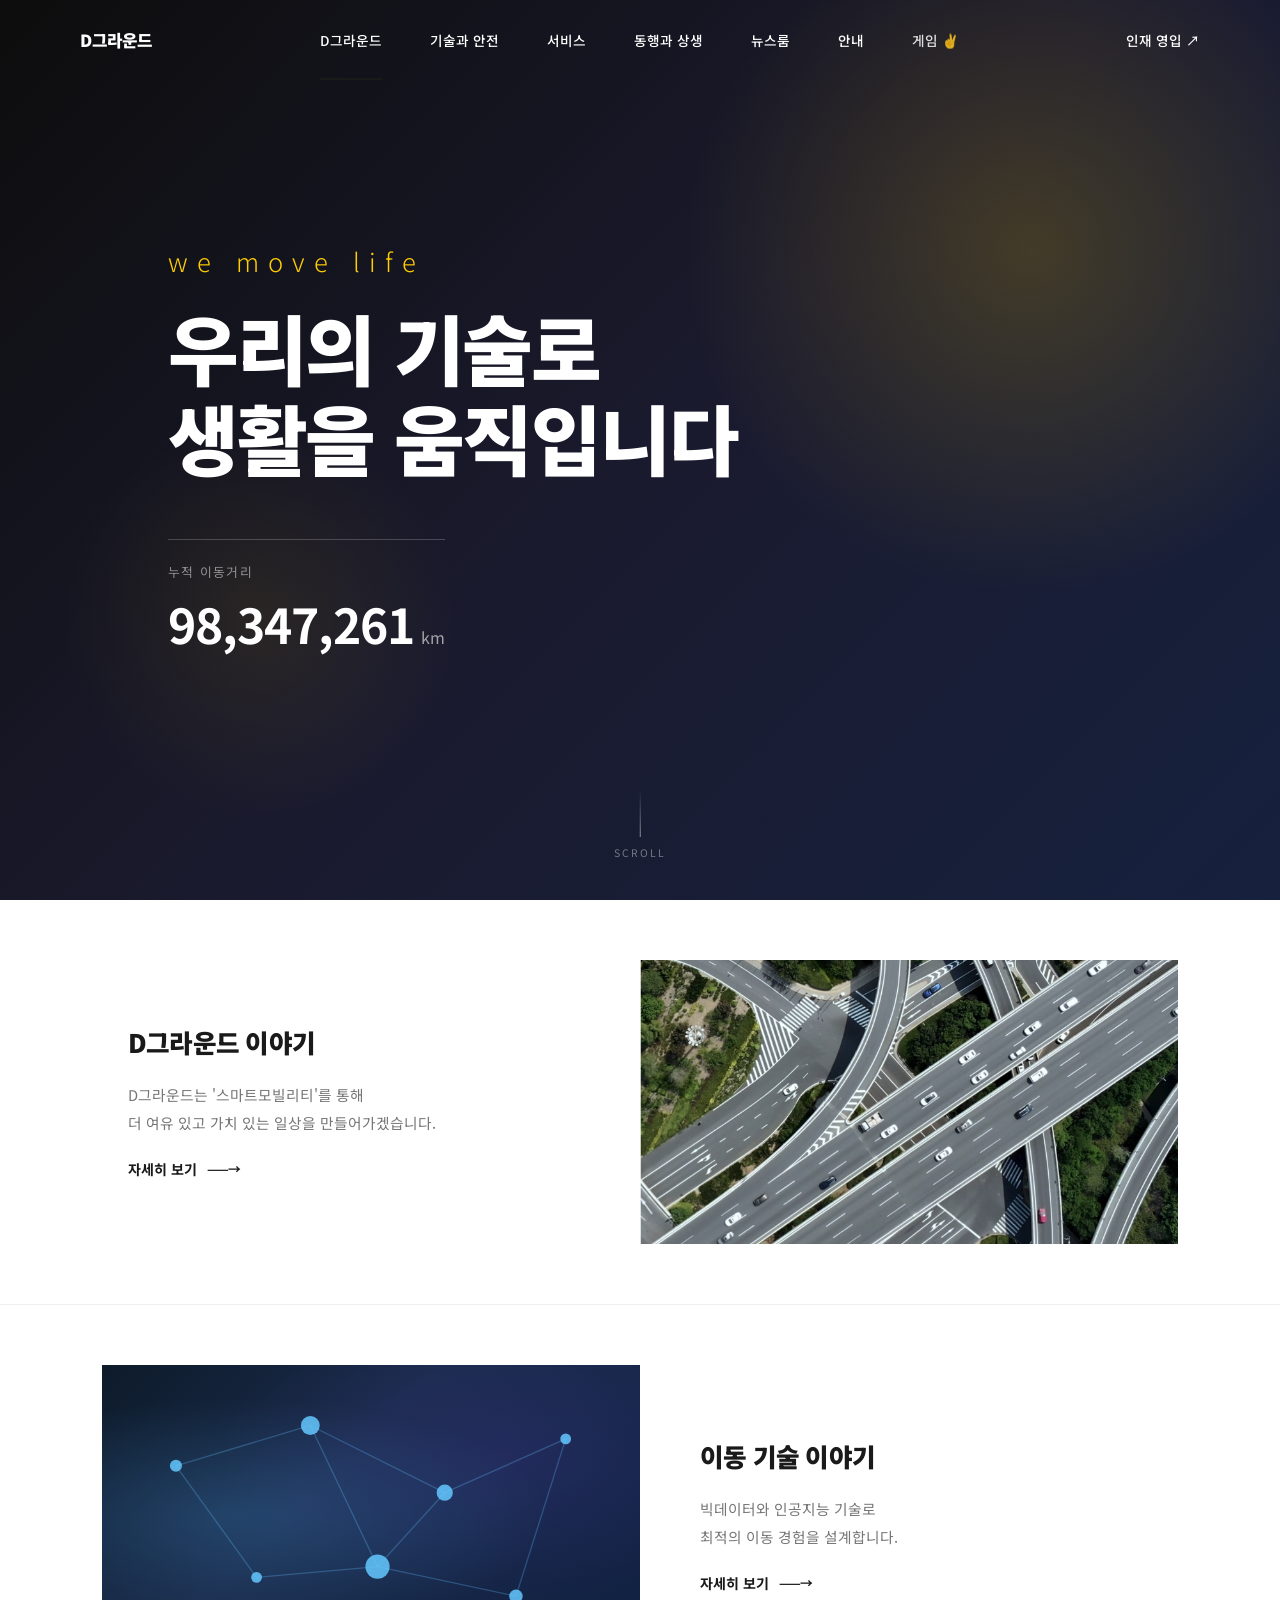
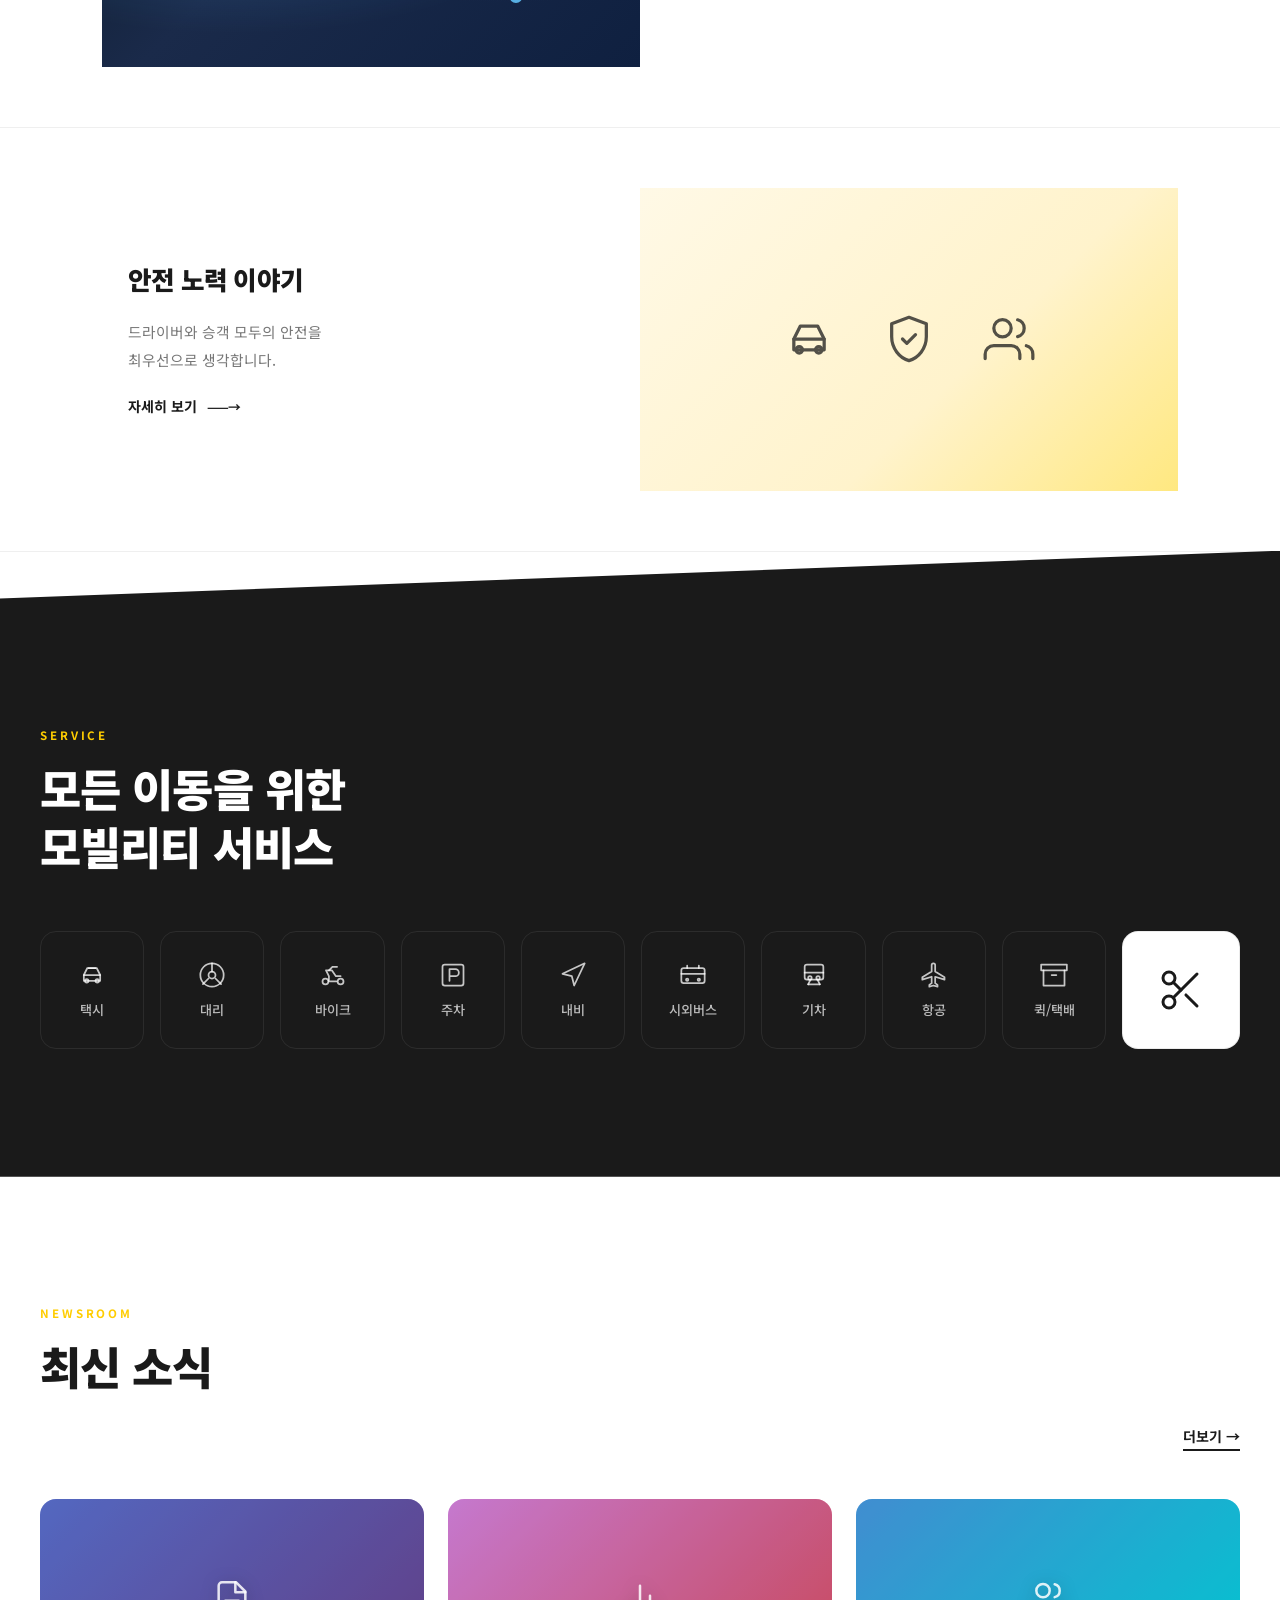
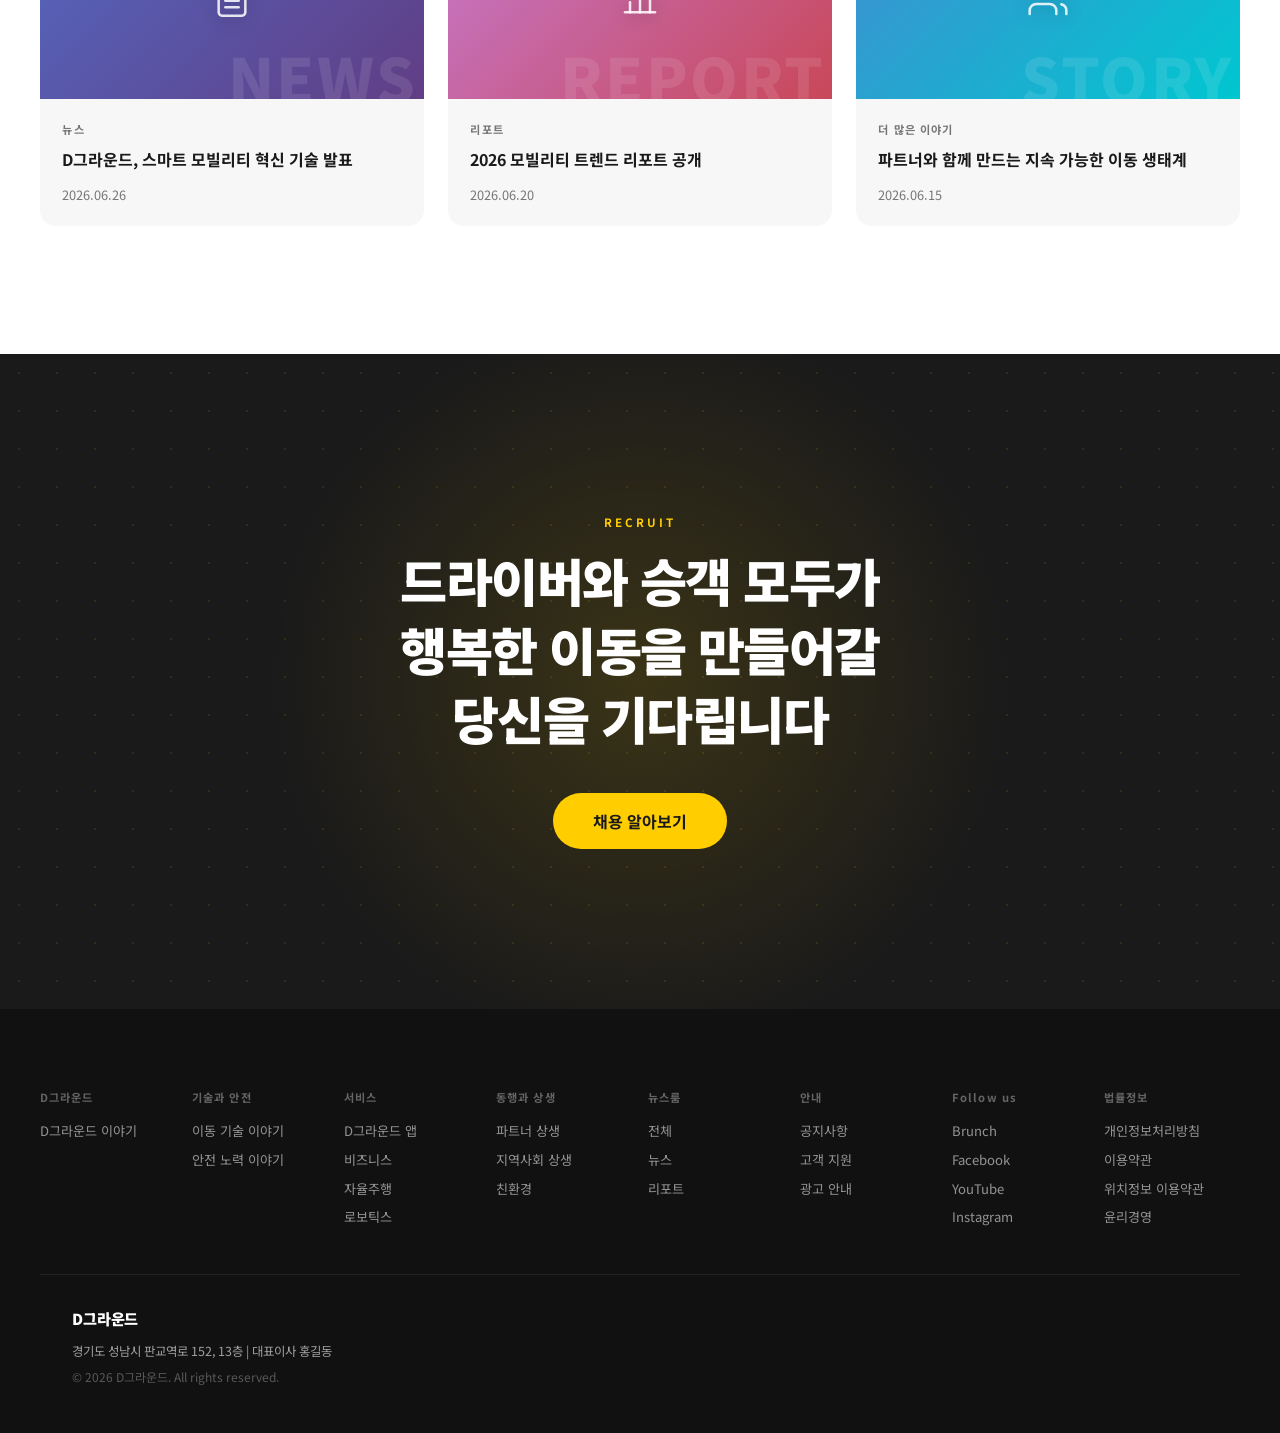
==== commit 6a088342: "Move game to /game folder and link it from main site - Relocate game.html + images from website/ to " ====
--- a/website/index.html
+++ b/website/index.html
@@ -19,6 +19,7 @@
         <a href="#"         class="gnb-nav__item">동행과 상생</a>
         <a href="#newsroom" class="gnb-nav__item" data-section="newsroom">뉴스룸</a>
         <a href="#"         class="gnb-nav__item">안내</a>
+        <a href="../game/game.html" class="gnb-nav__item gnb-nav__item--game">게임 ✌</a>
       </nav>
       <a href="#recruit" class="gnb-recruit">인재 영입 ↗</a>
       <button class="gnb-hamburger" id="hamburger" aria-label="메뉴 열기">
@@ -36,6 +37,7 @@
       <a href="#"         class="mobile-nav__item">동행과 상생</a>
       <a href="#newsroom" class="mobile-nav__item">뉴스룸</a>
       <a href="#"         class="mobile-nav__item">안내</a>
+      <a href="../game/game.html" class="mobile-nav__item">게임 ✌</a>
       <a href="#recruit"  class="mobile-nav__item mobile-nav__recruit">인재 영입 ↗</a>
     </nav>
   </div>
@@ -253,6 +255,18 @@
             <span>퀵/택배</span>
           </div>
 
+          <a href="../game/game.html" class="service-item service-item--game fade-up">
+            <div class="service-icon">
+              <svg width="28" height="28" viewBox="0 0 24 24" fill="none" stroke="currentColor" stroke-width="1.5" stroke-linecap="round" stroke-linejoin="round">
+                <circle cx="6" cy="6" r="3"/>
+                <circle cx="6" cy="18" r="3"/>
+                <line x1="20" y1="4" x2="8.12" y2="15.88"/>
+                <line x1="14.47" y1="14.48" x2="20" y2="20"/>
+                <line x1="8.12" y1="8.12" x2="12" y2="12"/>
+              </svg>
+            </div>
+          </a>
+
         </div>
       </div>
     </section>
--- a/website/style.css
+++ b/website/style.css
@@ -494,7 +494,7 @@
 
 .service-grid {
   display: grid;
-  grid-template-columns: repeat(9, 1fr);
+  grid-template-columns: repeat(10, 1fr);
   gap: 1rem;
 }
 
@@ -536,6 +536,25 @@
 }
 
 .service-item:hover span { color: var(--white); }
+
+.service-item--game {
+  text-decoration: none;
+  background: var(--white);
+  border-color: rgba(0, 0, 0, 0.08);
+  aspect-ratio: 1;
+  justify-content: center;
+}
+.service-item--game .service-icon { color: var(--black); }
+.service-item--game .service-icon svg { width: 48px; height: 48px; }
+.service-item--game:hover {
+  background: var(--gray-light);
+  border-color: rgba(0, 0, 0, 0.15);
+}
+.service-item--game:hover .service-icon { color: var(--black); }
+
+.gnb-nav__item--game { opacity: 0.85; }
+.gnb:hover .gnb-nav__item--game,
+.gnb.scrolled .gnb-nav__item--game { opacity: 1; }
 
 /* ══ NEWSROOM ══════════════════════════════════════ */
 .newsroom { padding: 8rem 2rem; background: var(--white); }
